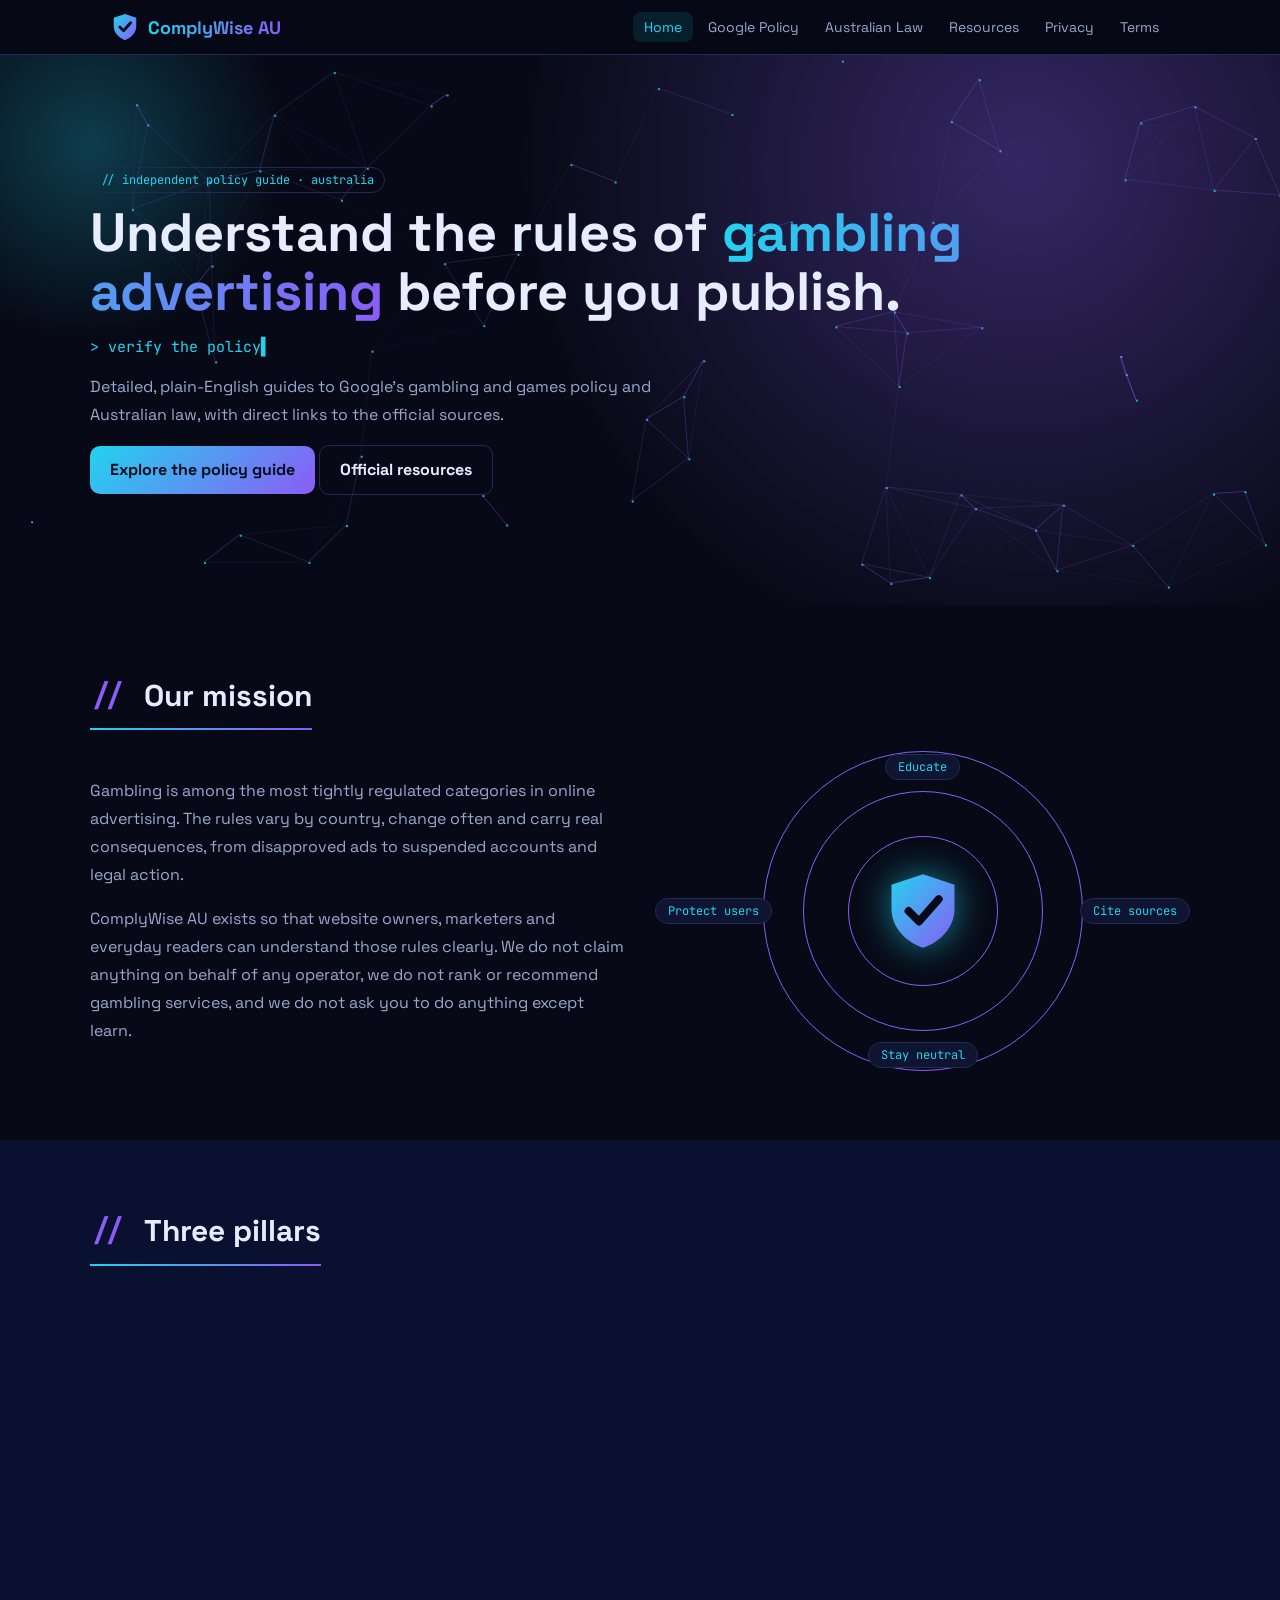
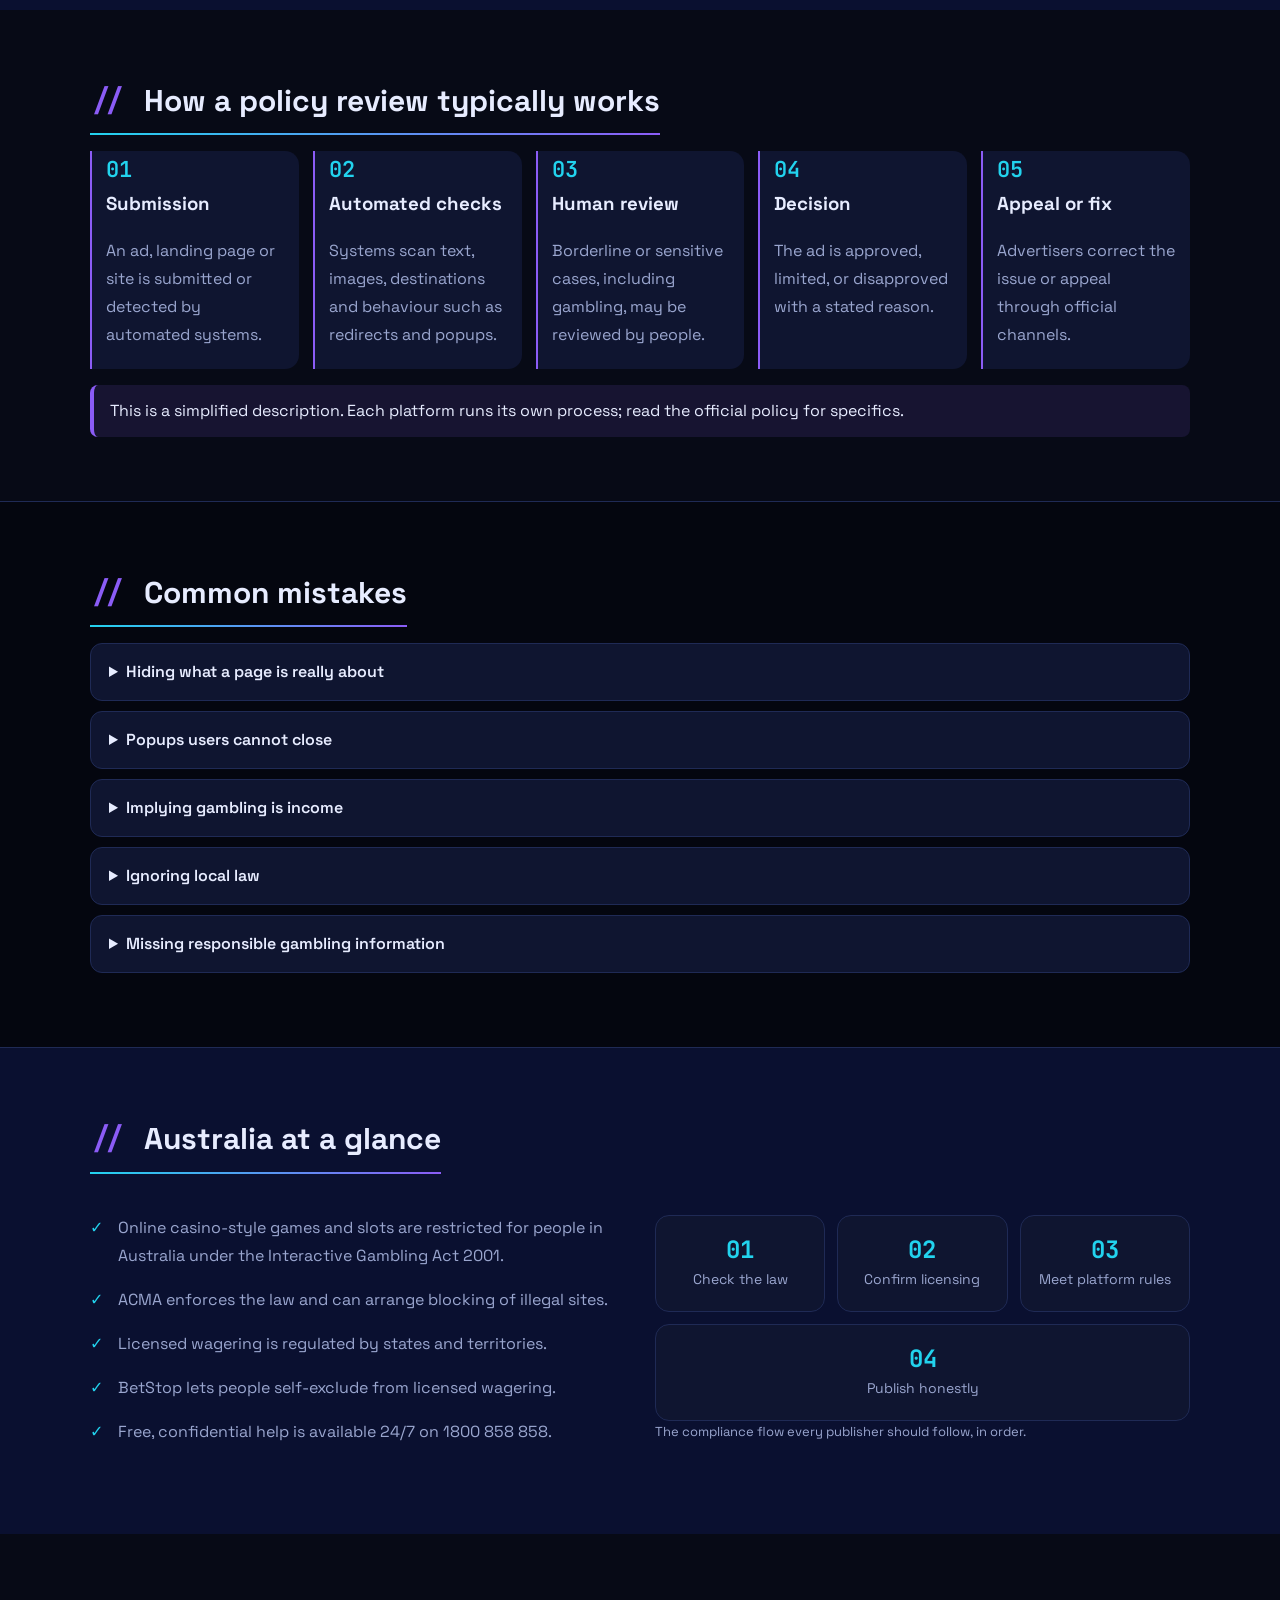
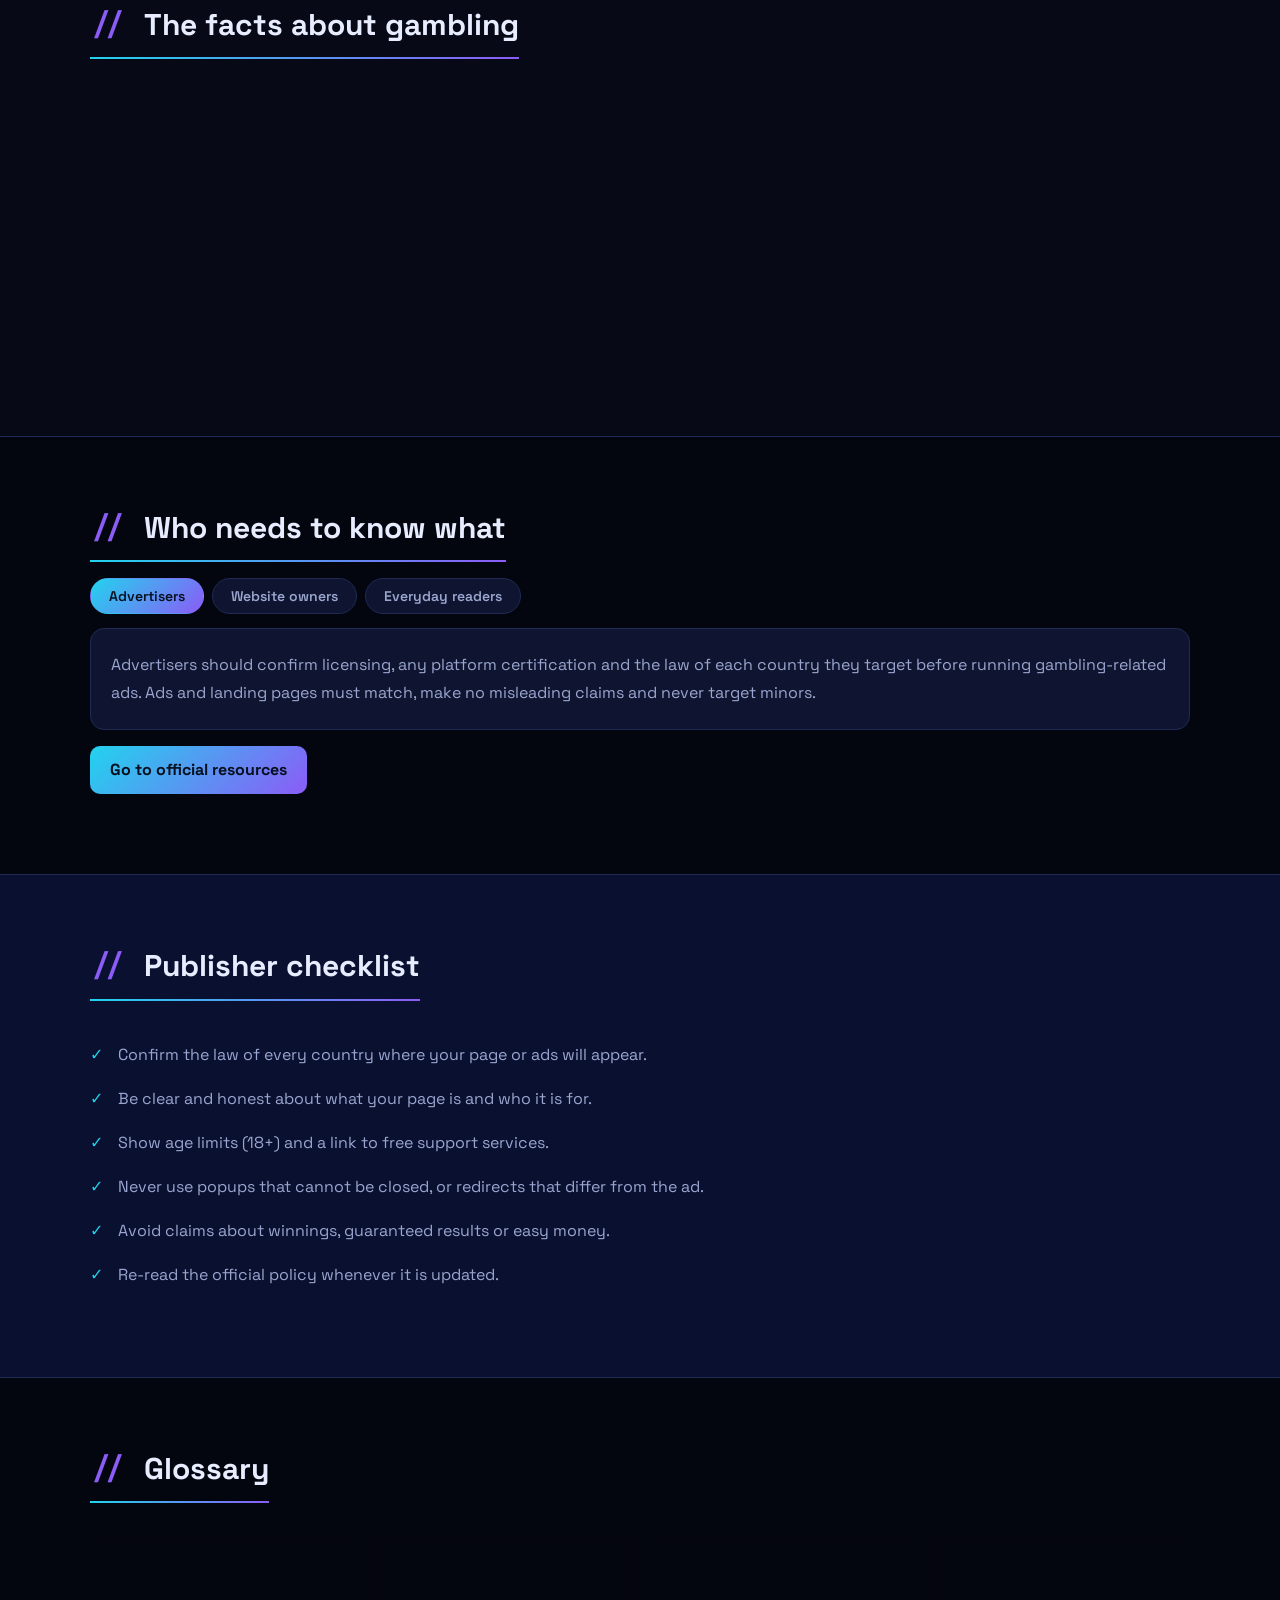
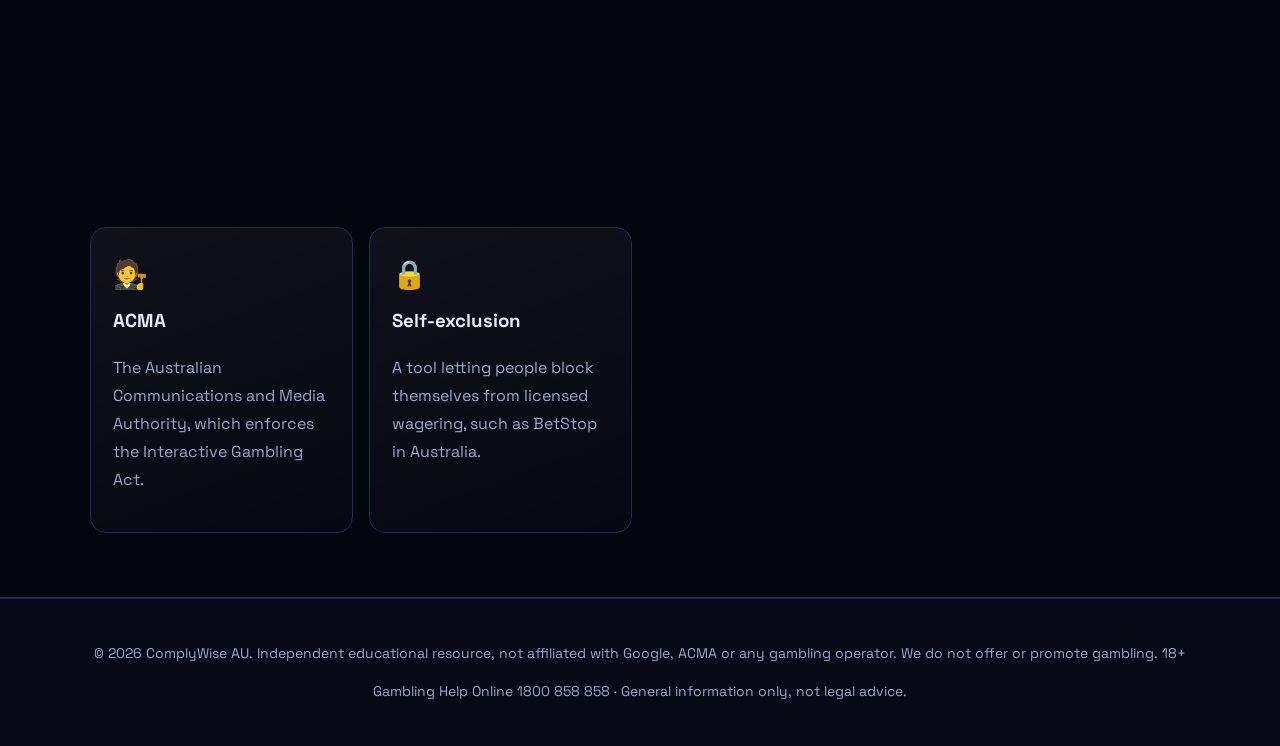
==== index.html @ 0fa90c69 "Add files via upload" ====
<!DOCTYPE html><html lang="en-AU"><head><meta charset="utf-8"><meta name="viewport" content="width=device-width, initial-scale=1"><title>Home – ComplyWise AU</title><link rel="icon" type="image/svg+xml" href="assets/favicon.svg"><link rel="preconnect" href="https://fonts.googleapis.com"><link href="https://fonts.googleapis.com/css2?family=Space+Grotesk:wght@400;600;700&family=JetBrains+Mono:wght@400;600&display=swap" rel="stylesheet"><link rel="stylesheet" href="css/style.css"></head><body>
<header><div class="bar"><a class="logo" href="index.html"><img src="assets/logo.svg" alt="" width="30" height="30"><span>ComplyWise AU</span></a><button id="mb" aria-label="Menu">☰</button><nav id="nv"><a href="index.html" class=on>Home</a><a href="google-policy.html">Google Policy</a><a href="australia-law.html">Australian Law</a><a href="resources.html">Resources</a><a href="privacy.html">Privacy</a><a href="terms.html">Terms</a></nav></div></header>
<div class="hero"><canvas class="cv"></canvas><div class="in"><span class="tag">// independent policy guide · australia</span><h1>Understand the rules of <span class="gr">gambling advertising</span> before you publish.</h1><p class="term"><span id="ty"></span><i>▌</i></p><p>Detailed, plain-English guides to Google’s gambling and games policy and Australian law, with direct links to the official sources.</p><a class="btn" href="google-policy.html">Explore the policy guide</a> <a class="btn alt" href="resources.html">Official resources</a></div></div><main><section class="s rv "><div class="w"><h2>Our mission</h2><div class="two"><div><p>Gambling is among the most tightly regulated categories in online advertising. The rules vary by country, change often and carry real consequences, from disapproved ads to suspended accounts and legal action.</p><p>ComplyWise AU exists so that website owners, marketers and everyday readers can understand those rules clearly. We do not claim anything on behalf of any operator, we do not rank or recommend gambling services, and we do not ask you to do anything except learn.</p></div><div class="orb"><img src="assets/logo.svg" alt="" class="oc"><i></i><i></i><i></i><span class="t">Educate</span><span class="r">Cite sources</span><span class="b">Stay neutral</span><span class="l">Protect users</span></div></div></div></section><section class="s rv alt"><div class="w"><h2>Three pillars</h2><div class="grid"><div class="card"><div class="ic">📘</div><h3>Policy literacy</h3><p>What Google’s gambling and games policy asks of advertisers, in language that is easy to follow.</p></div><div class="card"><div class="ic">⚖️</div><h3>Legal awareness</h3><p>How the Interactive Gambling Act and the regulator ACMA shape what can lawfully be offered and advertised.</p></div><div class="card"><div class="ic">🛟</div><h3>User protection</h3><p>Why age limits, honest messaging and support links matter, and where free help can be found.</p></div></div></div></section><section class="s rv "><div class="w"><h2>How a policy review typically works</h2><div class="tl"><div><b>01</b><h3>Submission</h3><p>An ad, landing page or site is submitted or detected by automated systems.</p></div><div><b>02</b><h3>Automated checks</h3><p>Systems scan text, images, destinations and behaviour such as redirects and popups.</p></div><div><b>03</b><h3>Human review</h3><p>Borderline or sensitive cases, including gambling, may be reviewed by people.</p></div><div><b>04</b><h3>Decision</h3><p>The ad is approved, limited, or disapproved with a stated reason.</p></div><div><b>05</b><h3>Appeal or fix</h3><p>Advertisers correct the issue or appeal through official channels.</p></div></div><div class="note">This is a simplified description. Each platform runs its own process; read the official policy for specifics.</div></div></section><section class="s rv dark"><div class="w"><h2>Common mistakes</h2><details><summary>Hiding what a page is really about</summary><p>Pages that disguise gambling content, or show reviewers something different from what users see, can be treated as deceptive. Be transparent about the topic.</p></details><details><summary>Popups users cannot close</summary><p>Interstitials that trap visitors, or buttons that force a click, damage user trust and commonly breach platform rules.</p></details><details><summary>Implying gambling is income</summary><p>Presenting gambling as a way to earn money or fix financial problems is misleading and harmful.</p></details><details><summary>Ignoring local law</summary><p>An ad may breach the law of the place it is shown even if the product is lawful elsewhere.</p></details><details><summary>Missing responsible gambling information</summary><p>Clear age limits and links to support services should be easy to find.</p></details></div></section><section class="s rv alt"><div class="w"><h2>Australia at a glance</h2><div class="two"><ul class="ck"><li>Online casino-style games and slots are restricted for people in Australia under the Interactive Gambling Act 2001.</li><li>ACMA enforces the law and can arrange blocking of illegal sites.</li><li>Licensed wagering is regulated by states and territories.</li><li>BetStop lets people self-exclude from licensed wagering.</li><li>Free, confidential help is available 24/7 on 1800 858 858.</li></ul><div><figure class="fig"><div class="flow"><div class="nd" style="--d:0s"><b>01</b><span>Check the law</span></div><div class="nd" style="--d:1.5s"><b>02</b><span>Confirm licensing</span></div><div class="nd" style="--d:3s"><b>03</b><span>Meet platform rules</span></div><div class="nd" style="--d:4.5s"><b>04</b><span>Publish honestly</span></div></div><figcaption>The compliance flow every publisher should follow, in order.</figcaption></figure></div></div></div></section><section class="s rv "><div class="w"><h2>The facts about gambling</h2><div class="grid"><div class="card"><div class="ic">📉</div><h3>The house edge</h3><p>Games are designed so the operator keeps a share of the money wagered over time.</p></div><div class="card"><div class="ic">🎲</div><h3>Every round is independent</h3><p>Past results never make a future result more or less likely.</p></div><div class="card"><div class="ic">💸</div><h3>Not an income</h3><p>Gambling is a cost and not a way to earn money or solve money problems.</p></div><div class="card"><div class="ic">⏱️</div><h3>Limits and breaks</h3><p>Setting limits before starting and taking breaks can reduce harm.</p></div></div></div></section><section class="s rv dark"><div class="w"><h2>Who needs to know what</h2><div class="tabs"><div class="tb"><button class="on" data-t="0">Advertisers</button><button data-t="1">Website owners</button><button data-t="2">Everyday readers</button></div><div class="tp on"><p>Advertisers should confirm licensing, any platform certification and the law of each country they target before running gambling-related ads. Ads and landing pages must match, make no misleading claims and never target minors.</p></div><div class="tp"><p>Website owners should be open about what their pages are, avoid popups that cannot be closed, avoid cloaking and redirects, and show age limits and support links where gambling is discussed.</p></div><div class="tp"><p>Readers should know that online casino games are restricted in Australia, that games are built with a house edge, and that free, confidential help is available 24/7 on 1800 858 858.</p></div></div><p><a class="btn" href="resources.html">Go to official resources</a></p></div></section><section class="s rv alt"><div class="w"><h2>Publisher checklist</h2><ul class="ck"><li>Confirm the law of every country where your page or ads will appear.</li><li>Be clear and honest about what your page is and who it is for.</li><li>Show age limits (18+) and a link to free support services.</li><li>Never use popups that cannot be closed, or redirects that differ from the ad.</li><li>Avoid claims about winnings, guaranteed results or easy money.</li><li>Re-read the official policy whenever it is updated.</li></ul></div></section><section class="s rv dark"><div class="w"><h2>Glossary</h2><div class="grid"><div class="card"><div class="ic">🏷️</div><h3>Certification</h3><p>An approval some platforms require before gambling-related ads can run.</p></div><div class="card"><div class="ic">📜</div><h3>Licence</h3><p>Official authorisation from a government regulator to offer a regulated service.</p></div><div class="card"><div class="ic">🕳️</div><h3>Cloaking</h3><p>Showing reviewers different content from what real users see. It breaches most platform rules.</p></div><div class="card"><div class="ic">🧱</div><h3>Dark pattern</h3><p>A design that pushes users into actions they did not choose, such as a popup with no close option.</p></div><div class="card"><div class="ic">🧑‍⚖️</div><h3>ACMA</h3><p>The Australian Communications and Media Authority, which enforces the Interactive Gambling Act.</p></div><div class="card"><div class="ic">🔒</div><h3>Self-exclusion</h3><p>A tool letting people block themselves from licensed wagering, such as BetStop in Australia.</p></div></div></div></section></main><footer><p>© 2026 ComplyWise AU. Independent educational resource, not affiliated with Google, ACMA or any gambling operator. We do not offer or promote gambling. 18+</p><p>Gambling Help Online 1800 858 858 · General information only, not legal advice.</p></footer><script src="js/main.js"></script></body></html>
---- css/style.css ----
*{box-sizing:border-box}:root{--bg:#070a16;--card:#0f1530;--text:#e7ecff;--muted:#9aa6cf;--c1:#22d3ee;--c2:#8b5cf6;--line:#1f2a55}
html{scroll-behavior:smooth}body{margin:0;background:var(--bg);color:var(--text);font:16px/1.75 "Space Grotesk",system-ui,sans-serif}a{color:var(--c1)}
header{position:sticky;top:0;z-index:10;background:rgba(7,10,22,.85);backdrop-filter:blur(10px);border-bottom:1px solid var(--line)}.bar{max-width:1100px;margin:auto;padding:12px 20px;display:flex;align-items:center;justify-content:space-between;flex-wrap:wrap}
.logo{font:600 18px "JetBrains Mono",monospace;text-decoration:none;color:var(--c1)}nav a{margin-left:4px;padding:6px 11px;border-radius:8px;text-decoration:none;color:var(--muted);font-size:14px}nav a:hover,nav a.on{color:var(--c1);background:rgba(34,211,238,.1)}#mb{display:none;background:var(--card);color:var(--text);border:1px solid var(--line);border-radius:8px;padding:6px 12px}
.hero,.ph{position:relative;overflow:hidden;background:radial-gradient(circle at 80% 20%,rgba(139,92,246,.35),transparent 45%),#070a16}.hero{padding:110px 20px}.ph{padding:56px 20px;border-bottom:1px solid var(--line)}.cv{position:absolute;inset:0;width:100%;height:100%}.in{position:relative;max-width:1100px;margin:auto}
h1{font-size:clamp(30px,5vw,54px);line-height:1.1;margin:10px 0 14px}.gr{background:linear-gradient(90deg,var(--c1),var(--c2));-webkit-background-clip:text;background-clip:text;color:transparent}.hero p{max-width:620px;color:var(--muted)}
.tag{font:12px "JetBrains Mono",monospace;color:var(--c1);border:1px solid var(--line);padding:4px 10px;border-radius:999px}.term{font:15px "JetBrains Mono",monospace;color:var(--c1)!important}.term i{animation:bl 1s infinite}@keyframes bl{50%{opacity:0}}
.btn{display:inline-block;background:linear-gradient(135deg,var(--c1),var(--c2));color:#06101f;padding:10px 20px;border-radius:10px;text-decoration:none;font-weight:700;transition:.2s}.btn:hover{transform:translateY(-2px);box-shadow:0 8px 24px rgba(34,211,238,.35)}.btn.alt{background:transparent;color:var(--text);border:1px solid var(--line)}
main{padding:0}.s{padding:64px 20px}.s.alt{background:#0a1030}.s.dark{background:#04060f;border-block:1px solid var(--line)}.w{max-width:1100px;margin:auto}
h2{font-size:30px;margin:0 0 16px}h2::before{content:"// ";color:var(--c2);font-family:"JetBrains Mono",monospace}
.grid{display:grid;grid-template-columns:repeat(auto-fit,minmax(240px,1fr));gap:16px;margin-top:14px}.card{background:var(--card);border:1px solid var(--line);border-radius:16px;padding:22px;transition:.25s}.card:hover{transform:translateY(-6px);border-color:var(--c1);box-shadow:0 14px 34px rgba(34,211,238,.15)}.ic{font-size:28px}.card h3{margin:6px 0 4px}.card p,.s p{color:var(--muted)}
.two{display:grid;grid-template-columns:1fr 1fr;gap:30px;align-items:center}.code{font:14px/1.9 "JetBrains Mono",monospace;background:#04060f;border:1px solid var(--line);border-radius:14px;padding:22px;color:var(--c1)}
.tl{display:grid;grid-template-columns:repeat(auto-fit,minmax(180px,1fr));gap:14px}.tl>div{border-left:2px solid var(--c2);padding:4px 14px}.tl b{font:600 22px "JetBrains Mono",monospace;color:var(--c1)}.tl h3{margin:2px 0}
details{background:var(--card);border:1px solid var(--line);border-radius:12px;padding:14px 18px;margin-bottom:10px}summary{cursor:pointer;font-weight:600}.ck{list-style:none;padding:0}.ck li{padding:8px 0 8px 28px;position:relative;color:var(--muted)}.ck li::before{content:"✓";position:absolute;left:0;color:var(--c1)}
.note{border-left:4px solid var(--c2);background:rgba(139,92,246,.12);padding:12px 16px;border-radius:8px;margin-top:16px}.fig{margin:18px 0}.fb{border:2px dashed var(--line);border-radius:14px;min-height:170px;display:flex;flex-direction:column;align-items:center;justify-content:center;text-align:center;color:var(--muted);padding:14px}figcaption{font-size:13px;color:var(--muted)}
.row{display:flex;align-items:center;gap:18px;background:var(--card);border:1px solid var(--line);border-radius:16px;padding:18px;margin-top:14px;transition:.25s}.row:hover{border-color:var(--c1);transform:translateY(-3px)}.lg{flex:0 0 56px;height:56px;border-radius:14px;background:linear-gradient(135deg,var(--c1),var(--c2));color:#06101f;display:flex;align-items:center;justify-content:center;font:700 24px "JetBrains Mono",monospace}.rt{flex:1}.rt h3,.rt p{margin:0}
footer{padding:28px 20px;text-align:center;color:var(--muted);font-size:14px;border-top:1px solid var(--line)}
.rv{opacity:0;transform:translateY(24px);transition:opacity .8s,transform .8s}.rv.v{opacity:1;transform:none}
@media(max-width:780px){#mb{display:block}nav{display:none;width:100%;flex-direction:column}nav.open{display:flex}.two{grid-template-columns:1fr}.row{flex-direction:column;align-items:flex-start}.hero{padding:64px 20px}}
@media(prefers-reduced-motion:reduce){.rv{opacity:1;transform:none;transition:none}.term i{animation:none}}
.hero::before,.ph::before{content:"";position:absolute;width:420px;height:420px;border-radius:50%;background:radial-gradient(circle,rgba(34,211,238,.25),transparent 65%);left:-120px;top:-120px;animation:fl 9s ease-in-out infinite}@keyframes fl{50%{transform:translate(60px,40px)}}
.logo{display:flex;align-items:center;gap:8px;font:700 18px "Space Grotesk",sans-serif;color:var(--text)}.logo span{background:linear-gradient(90deg,var(--c1),var(--c2));-webkit-background-clip:text;background-clip:text;color:transparent}
.card{background:linear-gradient(160deg,rgba(255,255,255,.05),rgba(255,255,255,.01));backdrop-filter:blur(6px)}.s:nth-of-type(even){position:relative}.s h2{display:inline-block;border-bottom:2px solid transparent;border-image:linear-gradient(90deg,var(--c1),var(--c2)) 1;padding-bottom:6px}
.ill{width:100%;height:auto;display:block;border-radius:16px}.tw{overflow-x:auto}table{width:100%;border-collapse:collapse}th,td{text-align:left;padding:12px;border-bottom:1px solid var(--line)}th{color:var(--c1);font:600 13px "JetBrains Mono",monospace}
.tl>div{background:var(--card);border-radius:0 14px 14px 0}details[open]{border-color:var(--c2)}

.flow{display:flex;gap:12px;flex-wrap:wrap}.nd{flex:1;min-width:130px;background:var(--card);border:1px solid var(--line);border-radius:14px;padding:18px 12px;text-align:center;animation:gl 6s infinite;animation-delay:var(--d)}.nd b{display:block;font:700 24px "JetBrains Mono",monospace;color:var(--c1)}.nd span{color:var(--muted);font-size:14px}
@keyframes gl{0%,22%{border-color:var(--c1);box-shadow:0 0 26px rgba(34,211,238,.4);transform:translateY(-4px)}30%,100%{border-color:var(--line);box-shadow:none;transform:none}}
.orb{position:relative;height:330px;display:grid;place-items:center;overflow:hidden}.orb .oc{width:84px;height:84px;position:relative;z-index:2;filter:drop-shadow(0 0 18px rgba(34,211,238,.6))}.orb i{position:absolute;border:1px solid var(--c2);border-radius:50%;animation:pu 4s infinite}.orb i:nth-child(2){width:150px;height:150px}.orb i:nth-child(3){width:240px;height:240px;animation-delay:1.3s}.orb i:nth-child(4){width:320px;height:320px;animation-delay:2.6s}
@keyframes pu{0%{opacity:.9;transform:scale(.6)}100%{opacity:0;transform:scale(1.05)}}
.orb span{position:absolute;background:var(--card);border:1px solid var(--line);color:var(--c1);padding:4px 12px;border-radius:999px;font:12px "JetBrains Mono",monospace;animation:fl2 5s ease-in-out infinite}.orb .t{top:8px}.orb .b{bottom:8px;animation-delay:1s}.orb .l{left:0;animation-delay:2s}.orb .r{right:0;animation-delay:3s}@keyframes fl2{50%{transform:translateY(-6px);border-color:var(--c1)}}
.tb{display:flex;gap:8px;flex-wrap:wrap;margin-bottom:14px}.tb button{background:var(--card);color:var(--muted);border:1px solid var(--line);border-radius:999px;padding:8px 18px;font:600 14px "Space Grotesk",sans-serif;cursor:pointer}.tb button.on{background:linear-gradient(135deg,var(--c1),var(--c2));color:#06101f;border-color:transparent}.tp{display:none;background:var(--card);border:1px solid var(--line);border-radius:14px;padding:6px 20px;animation:fi .5s}.tp.on{display:block}@keyframes fi{from{opacity:0;transform:translateY(8px)}}
@media(prefers-reduced-motion:reduce){.nd,.orb i,.orb span{animation:none}}
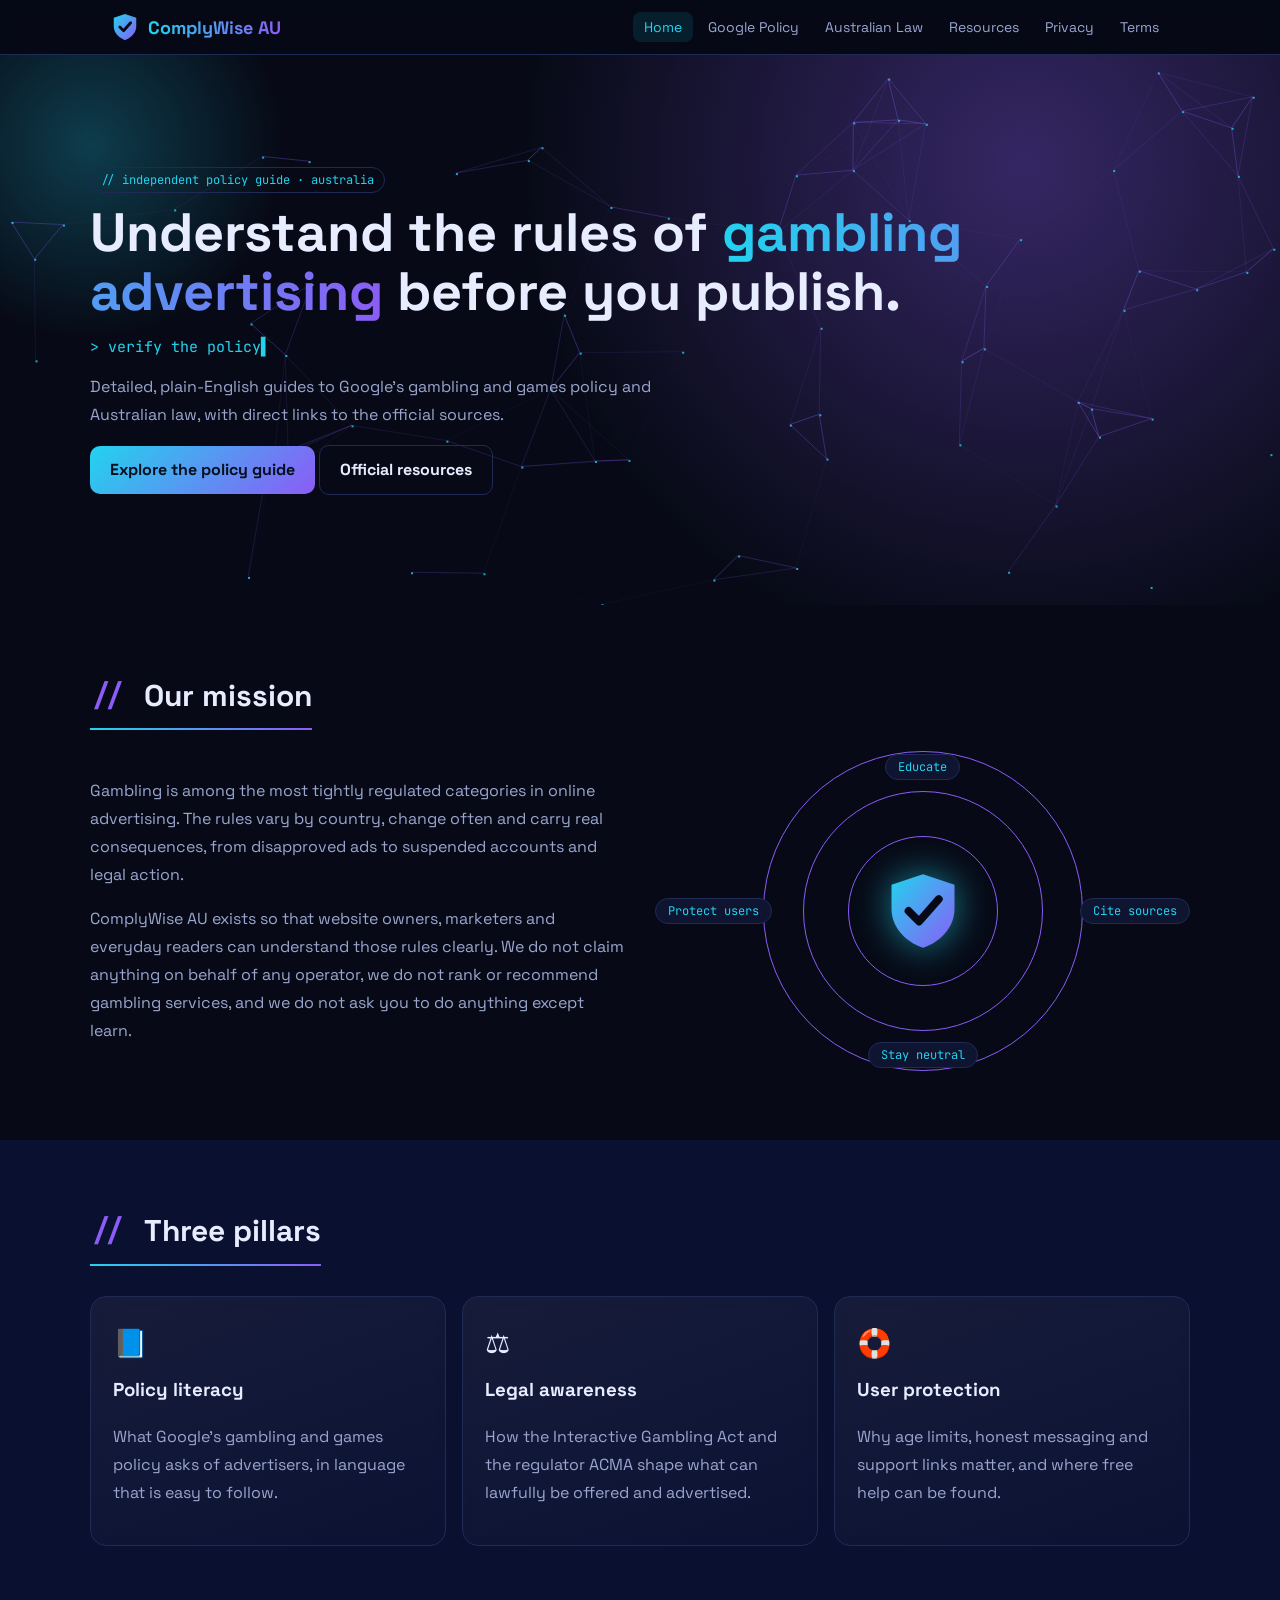
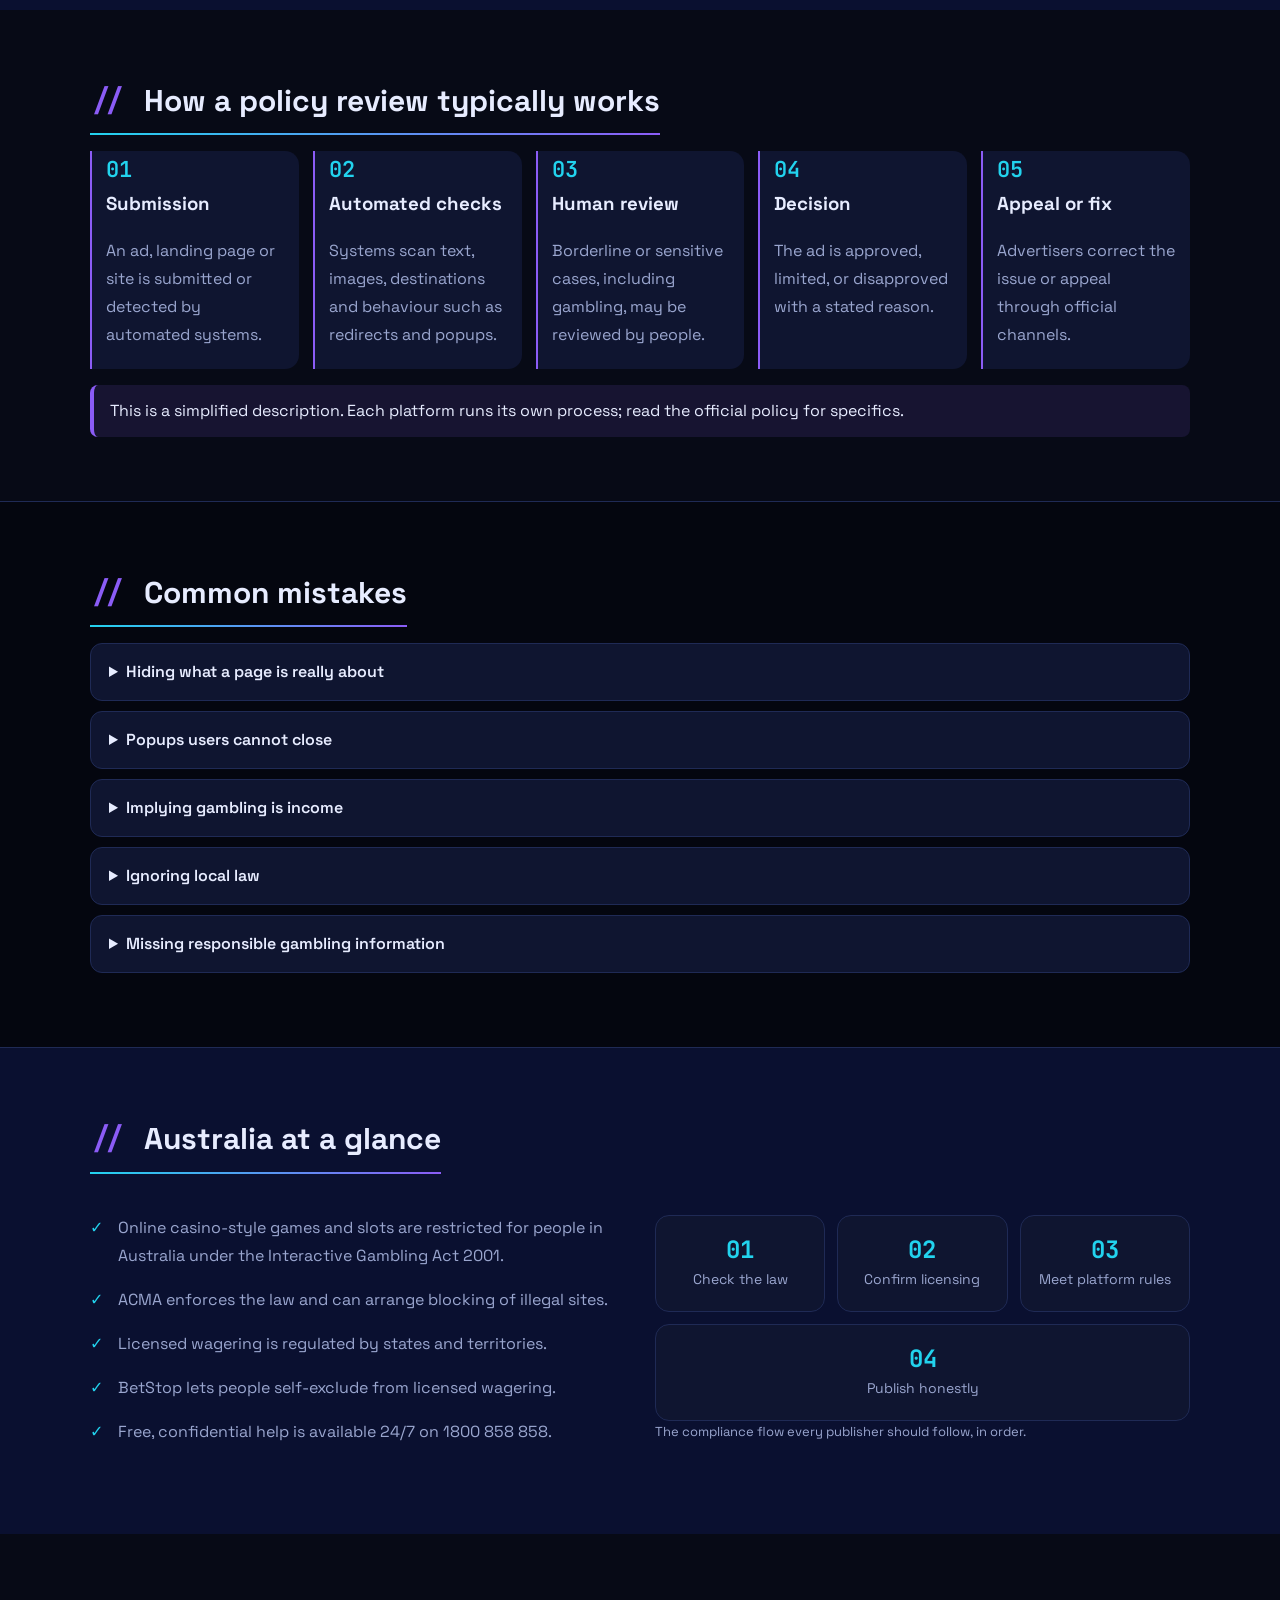
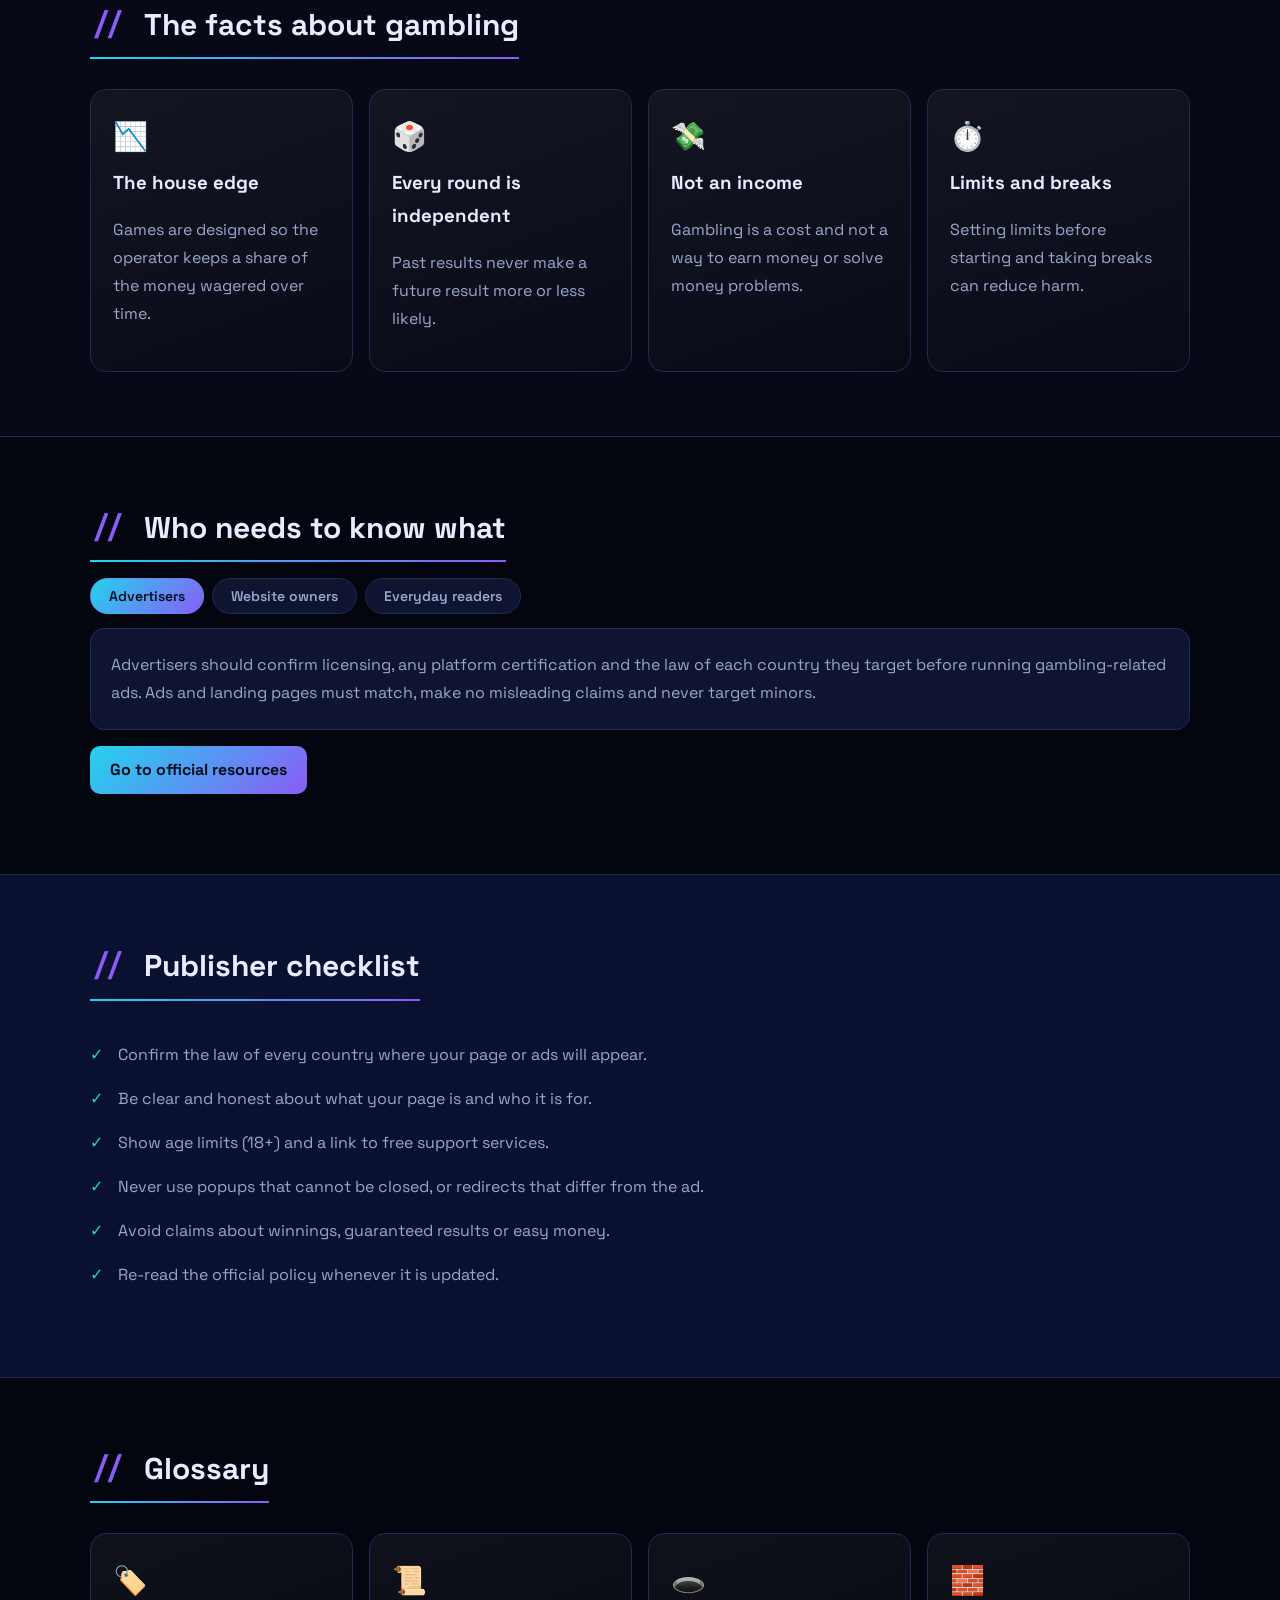
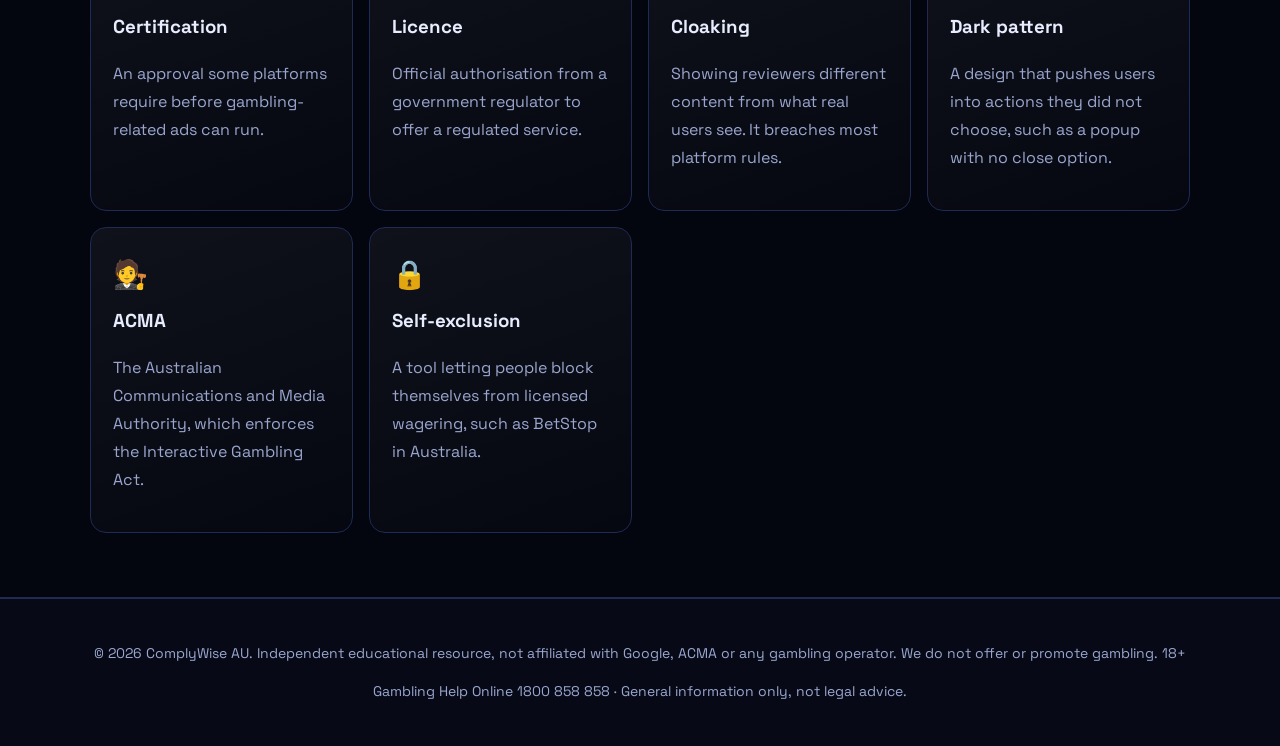
==== commit 18bc7621: "Update index.html" ====
--- a/index.html
+++ b/index.html
@@ -1,3 +1,3 @@
-<!DOCTYPE html><html lang="en-AU"><head><meta charset="utf-8"><meta name="viewport" content="width=device-width, initial-scale=1"><title>Home – ComplyWise AU</title><link rel="icon" type="image/svg+xml" href="assets/favicon.svg"><link rel="preconnect" href="https://fonts.googleapis.com"><link href="https://fonts.googleapis.com/css2?family=Space+Grotesk:wght@400;600;700&family=JetBrains+Mono:wght@400;600&display=swap" rel="stylesheet"><link rel="stylesheet" href="css/style.css"></head><body>
+<!DOCTYPE html><html lang="en-AU"><head><meta charset="utf-8"><meta name="google-site-verification" content="XLswXzarJ4JNyM2Hc7euG_5tebrDrMsyJ0I1zX_D0R8" /><meta name="viewport" content="width=device-width, initial-scale=1"><title>Home – ComplyWise AU</title><link rel="icon" type="image/svg+xml" href="assets/favicon.svg"><link rel="preconnect" href="https://fonts.googleapis.com"><link href="https://fonts.googleapis.com/css2?family=Space+Grotesk:wght@400;600;700&family=JetBrains+Mono:wght@400;600&display=swap" rel="stylesheet"><link rel="stylesheet" href="css/style.css"></head><body>
 <header><div class="bar"><a class="logo" href="index.html"><img src="assets/logo.svg" alt="" width="30" height="30"><span>ComplyWise AU</span></a><button id="mb" aria-label="Menu">☰</button><nav id="nv"><a href="index.html" class=on>Home</a><a href="google-policy.html">Google Policy</a><a href="australia-law.html">Australian Law</a><a href="resources.html">Resources</a><a href="privacy.html">Privacy</a><a href="terms.html">Terms</a></nav></div></header>
-<div class="hero"><canvas class="cv"></canvas><div class="in"><span class="tag">// independent policy guide · australia</span><h1>Understand the rules of <span class="gr">gambling advertising</span> before you publish.</h1><p class="term"><span id="ty"></span><i>▌</i></p><p>Detailed, plain-English guides to Google’s gambling and games policy and Australian law, with direct links to the official sources.</p><a class="btn" href="google-policy.html">Explore the policy guide</a> <a class="btn alt" href="resources.html">Official resources</a></div></div><main><section class="s rv "><div class="w"><h2>Our mission</h2><div class="two"><div><p>Gambling is among the most tightly regulated categories in online advertising. The rules vary by country, change often and carry real consequences, from disapproved ads to suspended accounts and legal action.</p><p>ComplyWise AU exists so that website owners, marketers and everyday readers can understand those rules clearly. We do not claim anything on behalf of any operator, we do not rank or recommend gambling services, and we do not ask you to do anything except learn.</p></div><div class="orb"><img src="assets/logo.svg" alt="" class="oc"><i></i><i></i><i></i><span class="t">Educate</span><span class="r">Cite sources</span><span class="b">Stay neutral</span><span class="l">Protect users</span></div></div></div></section><section class="s rv alt"><div class="w"><h2>Three pillars</h2><div class="grid"><div class="card"><div class="ic">📘</div><h3>Policy literacy</h3><p>What Google’s gambling and games policy asks of advertisers, in language that is easy to follow.</p></div><div class="card"><div class="ic">⚖️</div><h3>Legal awareness</h3><p>How the Interactive Gambling Act and the regulator ACMA shape what can lawfully be offered and advertised.</p></div><div class="card"><div class="ic">🛟</div><h3>User protection</h3><p>Why age limits, honest messaging and support links matter, and where free help can be found.</p></div></div></div></section><section class="s rv "><div class="w"><h2>How a policy review typically works</h2><div class="tl"><div><b>01</b><h3>Submission</h3><p>An ad, landing page or site is submitted or detected by automated systems.</p></div><div><b>02</b><h3>Automated checks</h3><p>Systems scan text, images, destinations and behaviour such as redirects and popups.</p></div><div><b>03</b><h3>Human review</h3><p>Borderline or sensitive cases, including gambling, may be reviewed by people.</p></div><div><b>04</b><h3>Decision</h3><p>The ad is approved, limited, or disapproved with a stated reason.</p></div><div><b>05</b><h3>Appeal or fix</h3><p>Advertisers correct the issue or appeal through official channels.</p></div></div><div class="note">This is a simplified description. Each platform runs its own process; read the official policy for specifics.</div></div></section><section class="s rv dark"><div class="w"><h2>Common mistakes</h2><details><summary>Hiding what a page is really about</summary><p>Pages that disguise gambling content, or show reviewers something different from what users see, can be treated as deceptive. Be transparent about the topic.</p></details><details><summary>Popups users cannot close</summary><p>Interstitials that trap visitors, or buttons that force a click, damage user trust and commonly breach platform rules.</p></details><details><summary>Implying gambling is income</summary><p>Presenting gambling as a way to earn money or fix financial problems is misleading and harmful.</p></details><details><summary>Ignoring local law</summary><p>An ad may breach the law of the place it is shown even if the product is lawful elsewhere.</p></details><details><summary>Missing responsible gambling information</summary><p>Clear age limits and links to support services should be easy to find.</p></details></div></section><section class="s rv alt"><div class="w"><h2>Australia at a glance</h2><div class="two"><ul class="ck"><li>Online casino-style games and slots are restricted for people in Australia under the Interactive Gambling Act 2001.</li><li>ACMA enforces the law and can arrange blocking of illegal sites.</li><li>Licensed wagering is regulated by states and territories.</li><li>BetStop lets people self-exclude from licensed wagering.</li><li>Free, confidential help is available 24/7 on 1800 858 858.</li></ul><div><figure class="fig"><div class="flow"><div class="nd" style="--d:0s"><b>01</b><span>Check the law</span></div><div class="nd" style="--d:1.5s"><b>02</b><span>Confirm licensing</span></div><div class="nd" style="--d:3s"><b>03</b><span>Meet platform rules</span></div><div class="nd" style="--d:4.5s"><b>04</b><span>Publish honestly</span></div></div><figcaption>The compliance flow every publisher should follow, in order.</figcaption></figure></div></div></div></section><section class="s rv "><div class="w"><h2>The facts about gambling</h2><div class="grid"><div class="card"><div class="ic">📉</div><h3>The house edge</h3><p>Games are designed so the operator keeps a share of the money wagered over time.</p></div><div class="card"><div class="ic">🎲</div><h3>Every round is independent</h3><p>Past results never make a future result more or less likely.</p></div><div class="card"><div class="ic">💸</div><h3>Not an income</h3><p>Gambling is a cost and not a way to earn money or solve money problems.</p></div><div class="card"><div class="ic">⏱️</div><h3>Limits and breaks</h3><p>Setting limits before starting and taking breaks can reduce harm.</p></div></div></div></section><section class="s rv dark"><div class="w"><h2>Who needs to know what</h2><div class="tabs"><div class="tb"><button class="on" data-t="0">Advertisers</button><button data-t="1">Website owners</button><button data-t="2">Everyday readers</button></div><div class="tp on"><p>Advertisers should confirm licensing, any platform certification and the law of each country they target before running gambling-related ads. Ads and landing pages must match, make no misleading claims and never target minors.</p></div><div class="tp"><p>Website owners should be open about what their pages are, avoid popups that cannot be closed, avoid cloaking and redirects, and show age limits and support links where gambling is discussed.</p></div><div class="tp"><p>Readers should know that online casino games are restricted in Australia, that games are built with a house edge, and that free, confidential help is available 24/7 on 1800 858 858.</p></div></div><p><a class="btn" href="resources.html">Go to official resources</a></p></div></section><section class="s rv alt"><div class="w"><h2>Publisher checklist</h2><ul class="ck"><li>Confirm the law of every country where your page or ads will appear.</li><li>Be clear and honest about what your page is and who it is for.</li><li>Show age limits (18+) and a link to free support services.</li><li>Never use popups that cannot be closed, or redirects that differ from the ad.</li><li>Avoid claims about winnings, guaranteed results or easy money.</li><li>Re-read the official policy whenever it is updated.</li></ul></div></section><section class="s rv dark"><div class="w"><h2>Glossary</h2><div class="grid"><div class="card"><div class="ic">🏷️</div><h3>Certification</h3><p>An approval some platforms require before gambling-related ads can run.</p></div><div class="card"><div class="ic">📜</div><h3>Licence</h3><p>Official authorisation from a government regulator to offer a regulated service.</p></div><div class="card"><div class="ic">🕳️</div><h3>Cloaking</h3><p>Showing reviewers different content from what real users see. It breaches most platform rules.</p></div><div class="card"><div class="ic">🧱</div><h3>Dark pattern</h3><p>A design that pushes users into actions they did not choose, such as a popup with no close option.</p></div><div class="card"><div class="ic">🧑‍⚖️</div><h3>ACMA</h3><p>The Australian Communications and Media Authority, which enforces the Interactive Gambling Act.</p></div><div class="card"><div class="ic">🔒</div><h3>Self-exclusion</h3><p>A tool letting people block themselves from licensed wagering, such as BetStop in Australia.</p></div></div></div></section></main><footer><p>© 2026 ComplyWise AU. Independent educational resource, not affiliated with Google, ACMA or any gambling operator. We do not offer or promote gambling. 18+</p><p>Gambling Help Online 1800 858 858 · General information only, not legal advice.</p></footer><script src="js/main.js"></script></body></html>+<div class="hero"><canvas class="cv"></canvas><div class="in"><span class="tag">// independent policy guide · australia</span><h1>Understand the rules of <span class="gr">gambling advertising</span> before you publish.</h1><p class="term"><span id="ty"></span><i>▌</i></p><p>Detailed, plain-English guides to Google’s gambling and games policy and Australian law, with direct links to the official sources.</p><a class="btn" href="google-policy.html">Explore the policy guide</a> <a class="btn alt" href="resources.html">Official resources</a></div></div><main><section class="s rv "><div class="w"><h2>Our mission</h2><div class="two"><div><p>Gambling is among the most tightly regulated categories in online advertising. The rules vary by country, change often and carry real consequences, from disapproved ads to suspended accounts and legal action.</p><p>ComplyWise AU exists so that website owners, marketers and everyday readers can understand those rules clearly. We do not claim anything on behalf of any operator, we do not rank or recommend gambling services, and we do not ask you to do anything except learn.</p></div><div class="orb"><img src="assets/logo.svg" alt="" class="oc"><i></i><i></i><i></i><span class="t">Educate</span><span class="r">Cite sources</span><span class="b">Stay neutral</span><span class="l">Protect users</span></div></div></div></section><section class="s rv alt"><div class="w"><h2>Three pillars</h2><div class="grid"><div class="card"><div class="ic">📘</div><h3>Policy literacy</h3><p>What Google’s gambling and games policy asks of advertisers, in language that is easy to follow.</p></div><div class="card"><div class="ic">⚖️</div><h3>Legal awareness</h3><p>How the Interactive Gambling Act and the regulator ACMA shape what can lawfully be offered and advertised.</p></div><div class="card"><div class="ic">🛟</div><h3>User protection</h3><p>Why age limits, honest messaging and support links matter, and where free help can be found.</p></div></div></div></section><section class="s rv "><div class="w"><h2>How a policy review typically works</h2><div class="tl"><div><b>01</b><h3>Submission</h3><p>An ad, landing page or site is submitted or detected by automated systems.</p></div><div><b>02</b><h3>Automated checks</h3><p>Systems scan text, images, destinations and behaviour such as redirects and popups.</p></div><div><b>03</b><h3>Human review</h3><p>Borderline or sensitive cases, including gambling, may be reviewed by people.</p></div><div><b>04</b><h3>Decision</h3><p>The ad is approved, limited, or disapproved with a stated reason.</p></div><div><b>05</b><h3>Appeal or fix</h3><p>Advertisers correct the issue or appeal through official channels.</p></div></div><div class="note">This is a simplified description. Each platform runs its own process; read the official policy for specifics.</div></div></section><section class="s rv dark"><div class="w"><h2>Common mistakes</h2><details><summary>Hiding what a page is really about</summary><p>Pages that disguise gambling content, or show reviewers something different from what users see, can be treated as deceptive. Be transparent about the topic.</p></details><details><summary>Popups users cannot close</summary><p>Interstitials that trap visitors, or buttons that force a click, damage user trust and commonly breach platform rules.</p></details><details><summary>Implying gambling is income</summary><p>Presenting gambling as a way to earn money or fix financial problems is misleading and harmful.</p></details><details><summary>Ignoring local law</summary><p>An ad may breach the law of the place it is shown even if the product is lawful elsewhere.</p></details><details><summary>Missing responsible gambling information</summary><p>Clear age limits and links to support services should be easy to find.</p></details></div></section><section class="s rv alt"><div class="w"><h2>Australia at a glance</h2><div class="two"><ul class="ck"><li>Online casino-style games and slots are restricted for people in Australia under the Interactive Gambling Act 2001.</li><li>ACMA enforces the law and can arrange blocking of illegal sites.</li><li>Licensed wagering is regulated by states and territories.</li><li>BetStop lets people self-exclude from licensed wagering.</li><li>Free, confidential help is available 24/7 on 1800 858 858.</li></ul><div><figure class="fig"><div class="flow"><div class="nd" style="--d:0s"><b>01</b><span>Check the law</span></div><div class="nd" style="--d:1.5s"><b>02</b><span>Confirm licensing</span></div><div class="nd" style="--d:3s"><b>03</b><span>Meet platform rules</span></div><div class="nd" style="--d:4.5s"><b>04</b><span>Publish honestly</span></div></div><figcaption>The compliance flow every publisher should follow, in order.</figcaption></figure></div></div></div></section><section class="s rv "><div class="w"><h2>The facts about gambling</h2><div class="grid"><div class="card"><div class="ic">📉</div><h3>The house edge</h3><p>Games are designed so the operator keeps a share of the money wagered over time.</p></div><div class="card"><div class="ic">🎲</div><h3>Every round is independent</h3><p>Past results never make a future result more or less likely.</p></div><div class="card"><div class="ic">💸</div><h3>Not an income</h3><p>Gambling is a cost and not a way to earn money or solve money problems.</p></div><div class="card"><div class="ic">⏱️</div><h3>Limits and breaks</h3><p>Setting limits before starting and taking breaks can reduce harm.</p></div></div></div></section><section class="s rv dark"><div class="w"><h2>Who needs to know what</h2><div class="tabs"><div class="tb"><button class="on" data-t="0">Advertisers</button><button data-t="1">Website owners</button><button data-t="2">Everyday readers</button></div><div class="tp on"><p>Advertisers should confirm licensing, any platform certification and the law of each country they target before running gambling-related ads. Ads and landing pages must match, make no misleading claims and never target minors.</p></div><div class="tp"><p>Website owners should be open about what their pages are, avoid popups that cannot be closed, avoid cloaking and redirects, and show age limits and support links where gambling is discussed.</p></div><div class="tp"><p>Readers should know that online casino games are restricted in Australia, that games are built with a house edge, and that free, confidential help is available 24/7 on 1800 858 858.</p></div></div><p><a class="btn" href="resources.html">Go to official resources</a></p></div></section><section class="s rv alt"><div class="w"><h2>Publisher checklist</h2><ul class="ck"><li>Confirm the law of every country where your page or ads will appear.</li><li>Be clear and honest about what your page is and who it is for.</li><li>Show age limits (18+) and a link to free support services.</li><li>Never use popups that cannot be closed, or redirects that differ from the ad.</li><li>Avoid claims about winnings, guaranteed results or easy money.</li><li>Re-read the official policy whenever it is updated.</li></ul></div></section><section class="s rv dark"><div class="w"><h2>Glossary</h2><div class="grid"><div class="card"><div class="ic">🏷️</div><h3>Certification</h3><p>An approval some platforms require before gambling-related ads can run.</p></div><div class="card"><div class="ic">📜</div><h3>Licence</h3><p>Official authorisation from a government regulator to offer a regulated service.</p></div><div class="card"><div class="ic">🕳️</div><h3>Cloaking</h3><p>Showing reviewers different content from what real users see. It breaches most platform rules.</p></div><div class="card"><div class="ic">🧱</div><h3>Dark pattern</h3><p>A design that pushes users into actions they did not choose, such as a popup with no close option.</p></div><div class="card"><div class="ic">🧑‍⚖️</div><h3>ACMA</h3><p>The Australian Communications and Media Authority, which enforces the Interactive Gambling Act.</p></div><div class="card"><div class="ic">🔒</div><h3>Self-exclusion</h3><p>A tool letting people block themselves from licensed wagering, such as BetStop in Australia.</p></div></div></div></section></main><footer><p>© 2026 ComplyWise AU. Independent educational resource, not affiliated with Google, ACMA or any gambling operator. We do not offer or promote gambling. 18+</p><p>Gambling Help Online 1800 858 858 · General information only, not legal advice.</p></footer><script src="js/main.js"></script></body></html>
